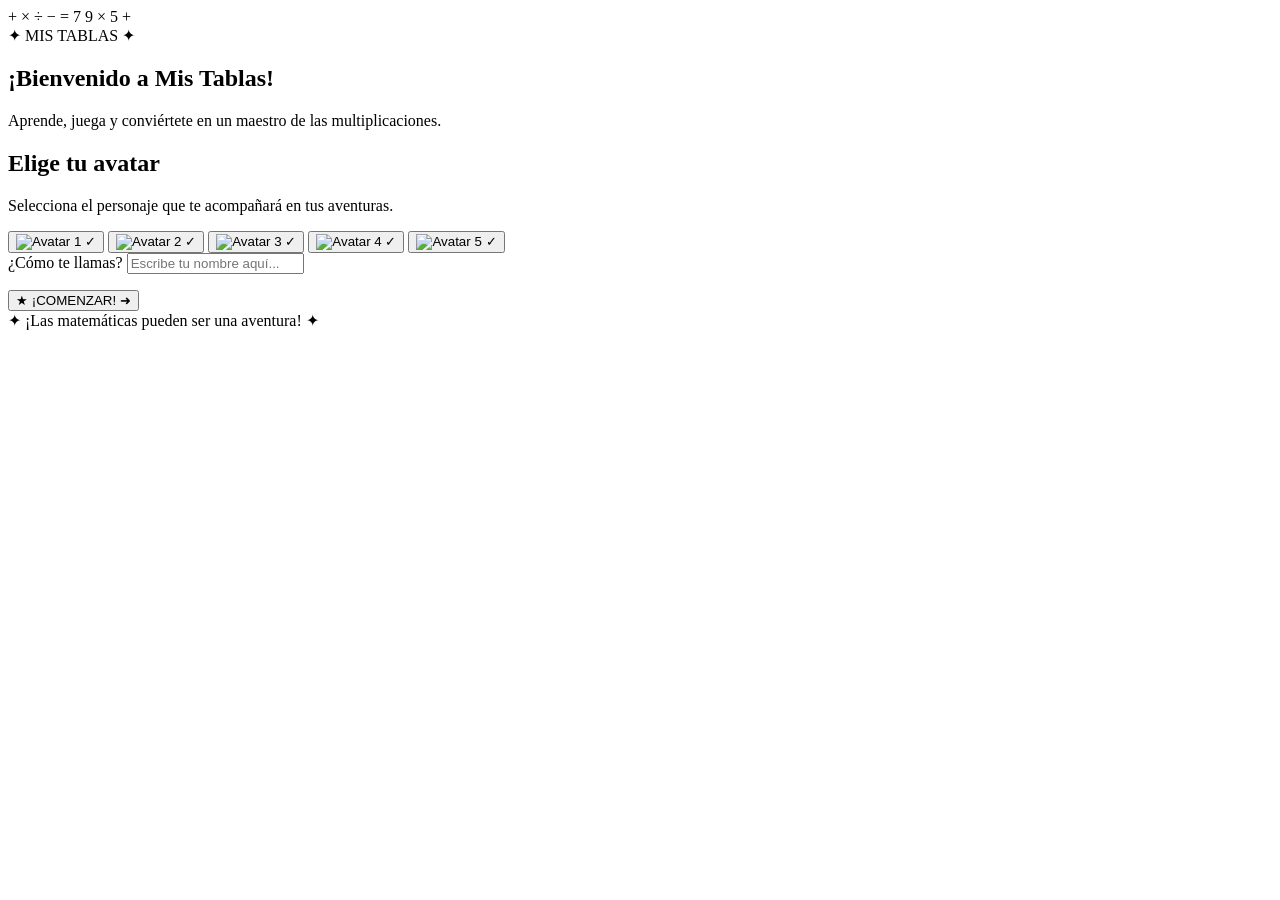
==== Sistema/index.html @ bc739765 "Create index.html" ====
<!DOCTYPE html>
<html lang="es">
<head>
  <meta charset="UTF-8">
  <meta name="viewport" content="width=device-width, initial-scale=1.0">
  <title>Mis Tablas | Aprende multiplicando</title>
  <link rel="stylesheet" href="Sistema/CSS/inicio.css">
</head>
<body>
  <div class="math-background" aria-hidden="true">
    <span class="math-symbol s1">+</span>
    <span class="math-symbol s2">×</span>
    <span class="math-symbol s3">÷</span>
    <span class="math-symbol s4">−</span>
    <span class="math-symbol s5">=</span>
    <span class="math-symbol s6">7</span>
    <span class="math-symbol s7">9</span>
    <span class="math-symbol s8">×</span>
    <span class="math-symbol s9">5</span>
    <span class="math-symbol s10">+</span>
  </div>

  <main class="welcome-container">
    <header class="logo-container">
      <img
        src="Sistema/IMAGEN/logo.png"
        alt="Logo de Mis Tablas"
        class="main-logo"
        onerror="this.style.display='none';document.getElementById('fallbackLogo').hidden=false"
      >
      <div id="fallbackLogo" class="fallback-logo" hidden>
        ✦ MIS TABLAS ✦
      </div>
    </header>

    <section class="welcome-title">
      <h1>¡Bienvenido a <span>Mis Tablas</span>!</h1>
      <p>Aprende, juega y conviértete en un maestro de las multiplicaciones.</p>
    </section>

    <section class="login-card">
      <div class="avatar-section">
        <h2>Elige tu avatar</h2>
        <p class="section-description">
          Selecciona el personaje que te acompañará en tus aventuras.
        </p>

        <div class="avatar-grid">
          <button type="button" class="avatar-option"
            data-avatar="Avatar1" aria-label="Seleccionar Avatar 1">
            <img src="Sistema/IMAGEN/avatares/Avatar1.jpg" alt="Avatar 1">
            <span class="avatar-check">✓</span>
          </button>

          <button type="button" class="avatar-option"
            data-avatar="Avatar2" aria-label="Seleccionar Avatar 2">
            <img src="Sistema/IMAGEN/avatares/Avatar2.jpg" alt="Avatar 2">
            <span class="avatar-check">✓</span>
          </button>

          <button type="button" class="avatar-option"
            data-avatar="Avatar3" aria-label="Seleccionar Avatar 3">
            <img src="Sistema/IMAGEN/avatares/Avatar3.png" alt="Avatar 3">
            <span class="avatar-check">✓</span>
          </button>

          <button type="button" class="avatar-option"
            data-avatar="Avatar4" aria-label="Seleccionar Avatar 4">
            <img src="Sistema/IMAGEN/avatares/Avatar4.png" alt="Avatar 4">
            <span class="avatar-check">✓</span>
          </button>

          <button type="button" class="avatar-option"
            data-avatar="Avatar5" aria-label="Seleccionar Avatar 5">
            <img src="Sistema/IMAGEN/avatares/Avatar5.jpg" alt="Avatar 5">
            <span class="avatar-check">✓</span>
          </button>
        </div>
      </div>

      <div class="name-section">
        <label for="studentName">¿Cómo te llamas?</label>
        <input
          id="studentName"
          type="text"
          maxlength="25"
          autocomplete="off"
          placeholder="Escribe tu nombre aquí..."
        >
      </div>

      <p id="errorMessage" class="error-message"
        role="alert" aria-live="polite"></p>

      <button id="enterButton" class="enter-button" type="button">
        ★ ¡COMENZAR! ➜
      </button>
    </section>

    <footer class="page-footer">
      ✦ ¡Las matemáticas pueden ser una aventura! ✦
    </footer>
  </main>

  <script src="Sistema/JS/inicio.js"></script>
</body>
</html>
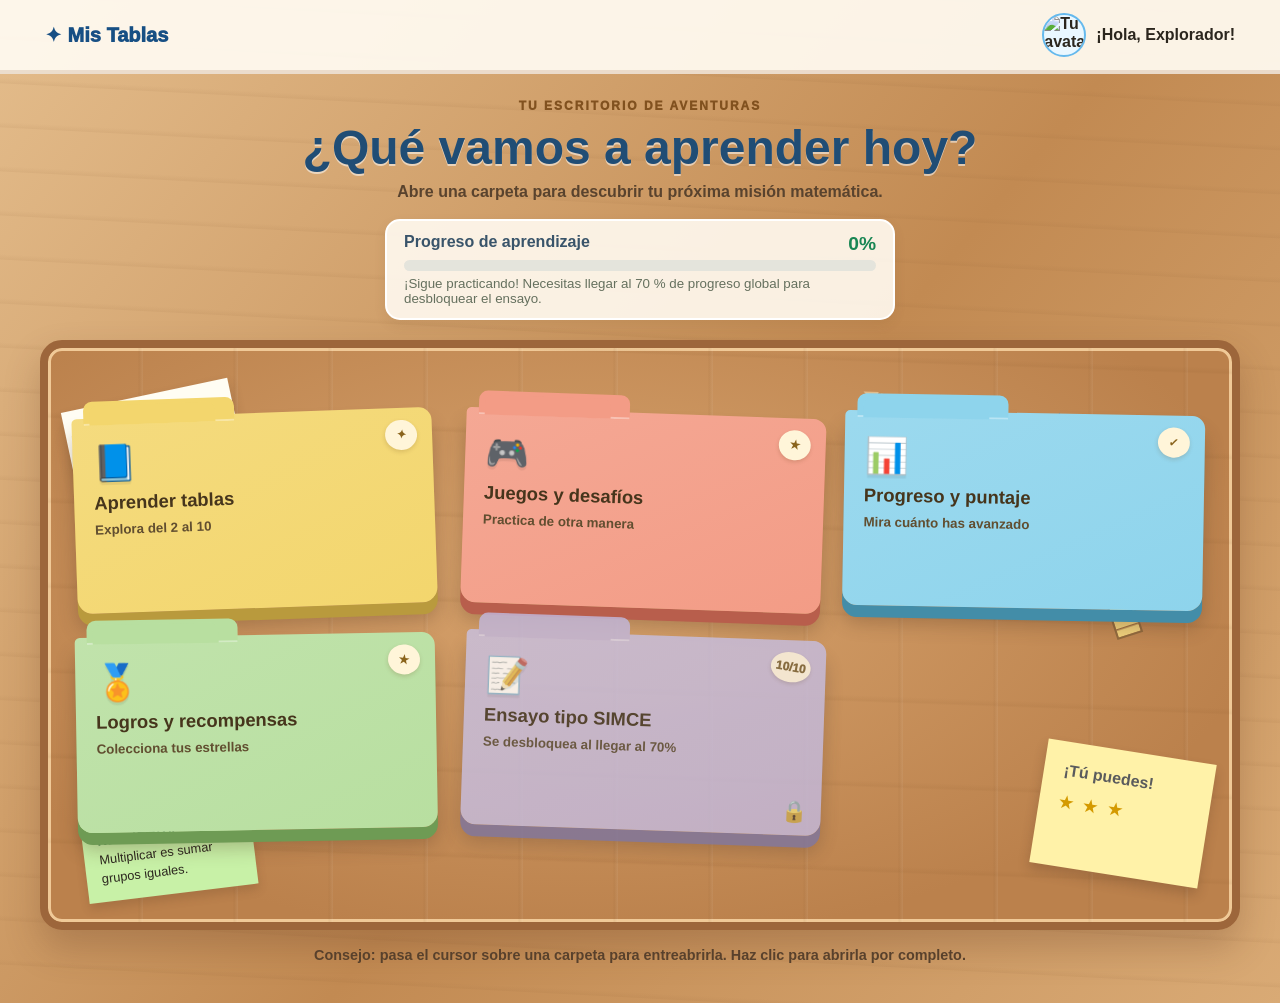
==== commit 436a199a: "Add files via upload" ====
--- a/Sistema/index.html
+++ b/Sistema/index.html
@@ -1,108 +1,64 @@
-
 <!DOCTYPE html>
 <html lang="es">
 <head>
   <meta charset="UTF-8">
   <meta name="viewport" content="width=device-width, initial-scale=1.0">
-  <title>Mis Tablas | Aprende multiplicando</title>
-  <link rel="stylesheet" href="Sistema/CSS/inicio.css">
+  <title>Mis Tablas | Escritorio de aventuras</title>
+  <link rel="stylesheet" href="CSS/menu.css">
 </head>
-<body>
-  <div class="math-background" aria-hidden="true">
-    <span class="math-symbol s1">+</span>
-    <span class="math-symbol s2">×</span>
-    <span class="math-symbol s3">÷</span>
-    <span class="math-symbol s4">−</span>
-    <span class="math-symbol s5">=</span>
-    <span class="math-symbol s6">7</span>
-    <span class="math-symbol s7">9</span>
-    <span class="math-symbol s8">×</span>
-    <span class="math-symbol s9">5</span>
-    <span class="math-symbol s10">+</span>
-  </div>
-
-  <main class="welcome-container">
-    <header class="logo-container">
-      <img
-        src="Sistema/IMAGEN/logo.png"
-        alt="Logo de Mis Tablas"
-        class="main-logo"
-        onerror="this.style.display='none';document.getElementById('fallbackLogo').hidden=false"
-      >
-      <div id="fallbackLogo" class="fallback-logo" hidden>
-        ✦ MIS TABLAS ✦
+<body class="desk-page">
+  <header class="menu-topbar">
+    <a class="brand" href="../index.html" aria-label="Volver a la entrada">✦ Mis Tablas</a>
+    <div class="student-badge">
+      <img id="menuAvatar" src="IMAGEN/avatares/Avatar1.jpg" alt="Tu avatar">
+      <span>¡Hola, <strong id="menuName">Explorador</strong>!</span>
+    </div>
+  </header>
+  <main class="desk-main">
+    <section class="desk-heading">
+      <p class="eyebrow">TU ESCRITORIO DE AVENTURAS</p>
+      <h1>¿Qué vamos a aprender hoy?</h1>
+      <p>Abre una carpeta para descubrir tu próxima misión matemática.</p>
+      <div class="progress-summary">
+        <span>Progreso de aprendizaje</span>
+        <strong id="menuProgressLabel">0%</strong>
+        <div class="progress-track"><div id="menuProgressFill"></div></div>
+        <small id="menuProgressMessage">¡Empieza con cualquier tabla y llena tu mapa de estrellas!</small>
       </div>
-    </header>
-
-    <section class="welcome-title">
-      <h1>¡Bienvenido a <span>Mis Tablas</span>!</h1>
-      <p>Aprende, juega y conviértete en un maestro de las multiplicaciones.</p>
     </section>
 
-    <section class="login-card">
-      <div class="avatar-section">
-        <h2>Elige tu avatar</h2>
-        <p class="section-description">
-          Selecciona el personaje que te acompañará en tus aventuras.
-        </p>
-
-        <div class="avatar-grid">
-          <button type="button" class="avatar-option"
-            data-avatar="Avatar1" aria-label="Seleccionar Avatar 1">
-            <img src="Sistema/IMAGEN/avatares/Avatar1.jpg" alt="Avatar 1">
-            <span class="avatar-check">✓</span>
-          </button>
-
-          <button type="button" class="avatar-option"
-            data-avatar="Avatar2" aria-label="Seleccionar Avatar 2">
-            <img src="Sistema/IMAGEN/avatares/Avatar2.jpg" alt="Avatar 2">
-            <span class="avatar-check">✓</span>
-          </button>
-
-          <button type="button" class="avatar-option"
-            data-avatar="Avatar3" aria-label="Seleccionar Avatar 3">
-            <img src="Sistema/IMAGEN/avatares/Avatar3.png" alt="Avatar 3">
-            <span class="avatar-check">✓</span>
-          </button>
-
-          <button type="button" class="avatar-option"
-            data-avatar="Avatar4" aria-label="Seleccionar Avatar 4">
-            <img src="Sistema/IMAGEN/avatares/Avatar4.png" alt="Avatar 4">
-            <span class="avatar-check">✓</span>
-          </button>
-
-          <button type="button" class="avatar-option"
-            data-avatar="Avatar5" aria-label="Seleccionar Avatar 5">
-            <img src="Sistema/IMAGEN/avatares/Avatar5.jpg" alt="Avatar 5">
-            <span class="avatar-check">✓</span>
-          </button>
-        </div>
+    <section class="desk-scene" aria-label="Carpetas interactivas sobre una mesa de estudio">
+      <div class="paper paper-a"><span>3 × 4 = ?</span><i>✎</i></div>
+      <div class="paper paper-b"><span>¡Tú puedes!</span><b>★ ★ ★</b></div>
+      <div class="pencil pencil-one"></div><div class="pencil pencil-two"></div>
+      <div class="ruler"></div><div class="paperclip">⌁</div>
+      <div class="sticky-note"><b>RECUERDA</b><br>Multiplicar es sumar grupos iguales.</div>
+      <div class="folder-grid">
+        <button class="folder folder-learn" data-destination="aprender.html" type="button">
+          <span class="folder-tab"></span><span class="folder-sticker">✦</span>
+          <span class="folder-content"><span class="folder-icon">📘</span><strong>Aprender tablas</strong><small>Explora del 2 al 10</small><span class="folder-peek">Grupos, patrones y pistas...</span></span>
+        </button>
+        <button class="folder folder-games" data-destination="juegos.html" type="button">
+          <span class="folder-tab"></span><span class="folder-sticker">★</span>
+          <span class="folder-content"><span class="folder-icon">🎮</span><strong>Juegos y desafíos</strong><small>Practica de otra manera</small><span class="folder-peek">Memoria, retos y velocidad...</span></span>
+        </button>
+        <button class="folder folder-progress" data-destination="progreso.html" type="button">
+          <span class="folder-tab"></span><span class="folder-sticker">✓</span>
+          <span class="folder-content"><span class="folder-icon">📊</span><strong>Progreso y puntaje</strong><small>Mira cuánto has avanzado</small><span class="folder-peek">Resultados y tablas dominadas...</span></span>
+        </button>
+        <button class="folder folder-awards" data-destination="logros.html" type="button">
+          <span class="folder-tab"></span><span class="folder-sticker">★</span>
+          <span class="folder-content"><span class="folder-icon">🏅</span><strong>Logros y recompensas</strong><small>Colecciona tus estrellas</small><span class="folder-peek">Insignias que ganas practicando...</span></span>
+        </button>
+        <button class="folder folder-simce" id="simceFolder" data-section="simce" data-destination="simce.html" type="button">
+          <span class="folder-tab"></span><span class="folder-sticker">10/10</span>
+          <span class="folder-content"><span class="folder-icon">📝</span><strong>Ensayo tipo SIMCE</strong><small id="simceStatus">Se desbloquea al llegar al 70%</small><span class="folder-peek">Problemas de la vida cotidiana...</span></span>
+          <span class="lock-overlay" id="simceLock">🔒</span>
+        </button>
       </div>
-
-      <div class="name-section">
-        <label for="studentName">¿Cómo te llamas?</label>
-        <input
-          id="studentName"
-          type="text"
-          maxlength="25"
-          autocomplete="off"
-          placeholder="Escribe tu nombre aquí..."
-        >
-      </div>
-
-      <p id="errorMessage" class="error-message"
-        role="alert" aria-live="polite"></p>
-
-      <button id="enterButton" class="enter-button" type="button">
-        ★ ¡COMENZAR! ➜
-      </button>
     </section>
-
-    <footer class="page-footer">
-      ✦ ¡Las matemáticas pueden ser una aventura! ✦
-    </footer>
+    <p class="desk-tip">Consejo: pasa el cursor sobre una carpeta para entreabrirla. Haz clic para abrirla por completo.</p>
   </main>
-
-  <script src="Sistema/JS/inicio.js"></script>
+  <script src="JS/menu.js"></script>
 </body>
 </html>
--- a/Sistema/CSS/menu.css
+++ b/Sistema/CSS/menu.css
@@ -0,0 +1,56 @@
+*{box-sizing:border-box}
+:root{--ink:#2b261e;--blue:#245a91;--wood:#bd8957}
+body{margin:0;min-height:100vh;font-family:"Trebuchet MS",Arial,sans-serif;color:var(--ink);background:repeating-linear-gradient(3deg,transparent 0,transparent 38px,#85572d12 39px,transparent 44px),linear-gradient(130deg,#e4bd8c,#c28a52 55%,#d9aa75)}
+button,a{font:inherit}
+.menu-topbar{display:flex;align-items:center;justify-content:space-between;gap:15px;padding:13px clamp(16px,4vw,45px);background:#fffaf0eF;border-bottom:4px solid #8d5b3229}
+.brand{color:#174f84;text-decoration:none;font-size:1.25rem;font-weight:1000}
+.student-badge{display:flex;align-items:center;gap:10px;font-weight:800}
+.student-badge img{width:44px;height:44px;object-fit:contain;border-radius:50%;background:#eaf7ff;border:2px solid #65b9ed}
+.desk-main{width:min(1200px,95%);margin:auto;padding:25px 0 40px}
+.desk-heading{text-align:center}
+.eyebrow{margin:0 0 7px;color:#81511f;font-size:.75rem;letter-spacing:2px;font-weight:1000}
+h1{margin:0;color:#204d75;font-size:clamp(1.8rem,4.5vw,3rem);text-shadow:0 2px #fff8}
+.desk-heading>p:not(.eyebrow){margin:8px 0 18px;color:#59432e;font-weight:700}
+.progress-summary{width:min(510px,100%);margin:0 auto 20px;padding:12px 17px;background:#fffaf0e8;border:2px solid #fff;border-radius:15px;box-shadow:0 5px 12px #6843211a;text-align:left;display:grid;grid-template-columns:1fr auto;gap:5px 12px}
+.progress-summary>span{font-weight:900;color:#39546a}.progress-summary>strong{font-size:1.2rem;color:#198653}
+.progress-track{grid-column:1/-1;height:11px;background:#e4e4dc;border-radius:20px;overflow:hidden}
+#menuProgressFill{height:100%;width:0;background:linear-gradient(90deg,#38b978,#ffe16a);transition:width .4s}
+.progress-summary small{grid-column:1/-1;color:#65705e}
+.desk-scene{position:relative;isolation:isolate;min-height:590px;padding:65px 30px 35px;border:8px solid #9d663b;border-radius:22px;background:radial-gradient(ellipse at 45% 40%,#d7a36d,#bb814c 75%);box-shadow:inset 0 0 0 3px #f0c997,0 18px 35px #5d351e40;overflow:hidden}
+.desk-scene:before{content:"";position:absolute;inset:0;z-index:-1;background:repeating-linear-gradient(90deg,transparent 0,transparent 90px,#75471b12 91px,#fff1 95px),repeating-linear-gradient(2deg,transparent 0,transparent 78px,#75471b12 80px,transparent 85px)}
+.paper{position:absolute;z-index:-1;width:170px;height:125px;padding:20px;background:#fffdf3;box-shadow:0 7px 12px #432b1d38;color:#5a5b5d;font-weight:900;transform:rotate(-12deg)}
+.paper-a{left:2%;top:8%;}.paper-a span{font-size:1.3rem}.paper-a i{float:right;font-size:2rem;color:#e05b46}
+.paper-b{right:2%;bottom:8%;transform:rotate(9deg);background:#fff2a8}.paper-b b{display:block;margin-top:13px;color:#d49a00;letter-spacing:3px}
+.pencil{position:absolute;width:150px;height:13px;border-radius:6px;background:linear-gradient(#ffe783,#e7b83c);box-shadow:0 3px 4px #4d2b1d55;z-index:-1}
+.pencil:before{content:"";position:absolute;left:-14px;border-top:6.5px solid transparent;border-bottom:6.5px solid transparent;border-right:14px solid #dfbd8e}
+.pencil:after{content:"";position:absolute;right:0;top:0;width:18px;height:13px;border-radius:0 5px 5px 0;background:#e77878}
+.pencil-one{top:13%;right:18%;transform:rotate(25deg)}.pencil-two{bottom:12%;left:5%;transform:rotate(-22deg);background:linear-gradient(#a9e3f7,#4d9bc7)}
+.ruler{position:absolute;right:3%;top:32%;z-index:-1;width:190px;height:27px;transform:rotate(72deg);background:repeating-linear-gradient(90deg,#f8dc83 0,#f8dc83 12px,#986c3e 13px,#f8dc83 15px);border:2px solid #8e693d;opacity:.9}
+.sticky-note{position:absolute;left:3%;bottom:5%;z-index:-1;padding:13px 15px;background:#c8f1a7;box-shadow:0 6px 10px #54361e30;transform:rotate(-7deg);font-size:.8rem;line-height:1.5;max-width:170px}
+.sticky-note b{color:#326e3b;letter-spacing:1px}
+.paperclip{position:absolute;right:12%;top:7%;font-size:4rem;color:#7c7c80;transform:rotate(30deg);z-index:-1}
+.folder-grid{position:relative;display:grid;grid-template-columns:repeat(6,minmax(0,1fr));gap:27px 22px;align-items:center}
+.folder{--folder:#e9c75f;--folder-dark:#b58b2c;position:relative;isolation:isolate;grid-column:span 2;min-height:195px;border:0;border-radius:5px 13px 15px 15px;padding:0;background:linear-gradient(155deg,color-mix(in srgb,var(--folder),white 12%),var(--folder));box-shadow:0 12px 0 var(--folder-dark),0 17px 19px #4a2c1b4a;cursor:pointer;text-align:left;transform:rotate(var(--tilt,0deg));transition:transform .28s ease,box-shadow .28s ease,filter .28s ease;transform-origin:bottom center}
+.folder:before{content:"";position:absolute;z-index:-1;left:12px;top:-17px;width:42%;height:24px;border-radius:9px 9px 0 0;background:var(--folder);box-shadow:0 -2px 0 #ffffff60 inset}
+.folder-tab{position:absolute;left:18px;top:-13px;width:35%;height:20px;background:var(--folder);border-radius:8px 8px 0 0}
+.folder-sticker{position:absolute;top:12px;right:15px;display:grid;place-items:center;min-width:32px;height:30px;padding:3px 5px;background:#fff5d9;border-radius:50%;color:#8a641c;font-size:.75rem;font-weight:1000;transform:rotate(8deg);box-shadow:0 2px 4px #68431d30}
+.folder-content{display:flex;flex-direction:column;align-items:flex-start;gap:8px;padding:24px 20px 20px;min-height:195px;position:relative;z-index:2}
+.folder-icon{font-size:2.2rem;filter:drop-shadow(0 3px 0 #0001)}
+.folder strong{font-size:1.15rem;color:#46351c}
+.folder small{color:#614e30;font-weight:800}
+.folder-peek{display:block;max-height:0;opacity:0;overflow:hidden;transform:translateY(8px);color:#4c442c;font-size:.82rem;font-weight:800;transition:max-height .3s,opacity .25s,transform .3s}
+.folder:hover,.folder:focus-visible{z-index:5;transform:translateY(-13px) rotate(0) rotateX(12deg);box-shadow:0 18px 0 var(--folder-dark),0 27px 24px #4a2c1b55;filter:saturate(1.1)}
+.folder:hover .folder-peek,.folder:focus-visible .folder-peek{max-height:45px;opacity:1;transform:translateY(0)}
+.folder:active{transform:translateY(8px) scale(.98);box-shadow:0 4px 0 var(--folder-dark),0 7px 10px #4a2c1b55}
+.folder-learn{--folder:#f3d66d;--folder-dark:#b99a3d;--tilt:-2deg}
+.folder-games{--folder:#f39c86;--folder-dark:#b85e4c;--tilt:2deg}
+.folder-progress{--folder:#8ed4ec;--folder-dark:#438da8;--tilt:1deg}
+.folder-awards{--folder:#b8dfa0;--folder-dark:#6e9b54;--tilt:-1deg}
+.folder-simce{--folder:#c6b4ee;--folder-dark:#8371b5;--tilt:2deg;grid-column:3/5}
+.folder-simce.locked{filter:grayscale(.42);opacity:.84}
+.lock-overlay{position:absolute;right:14px;bottom:12px;font-size:1.3rem;z-index:4}
+.folder-simce:not(.locked) .lock-overlay{display:none}
+.desk-tip{text-align:center;color:#59432e;font-size:.9rem;font-weight:800;margin:17px 0 0}
+@media(max-width:850px){.desk-scene{padding:50px 20px 30px}.folder-grid{grid-template-columns:repeat(2,minmax(0,1fr));gap:25px 17px}.folder{grid-column:span 1}.folder-simce{grid-column:1/-1;width:min(360px,100%);justify-self:center}.paper-a{left:-35px}.paper-b{right:-40px}.sticky-note{display:none}.ruler{right:-30px}}
+@media(max-width:520px){.menu-topbar{align-items:flex-start;flex-direction:column}.desk-scene{padding:42px 14px 25px}.folder-grid{grid-template-columns:1fr;gap:24px}.folder,.folder-simce{grid-column:1;width:min(340px,100%);justify-self:center;min-height:165px}.folder-content{min-height:165px}.paper-a,.paper-b,.pencil-two{opacity:.5}.progress-summary{padding:10px}}
+@media(prefers-reduced-motion:reduce){*,*::before,*::after{transition-duration:.01ms!important}}
